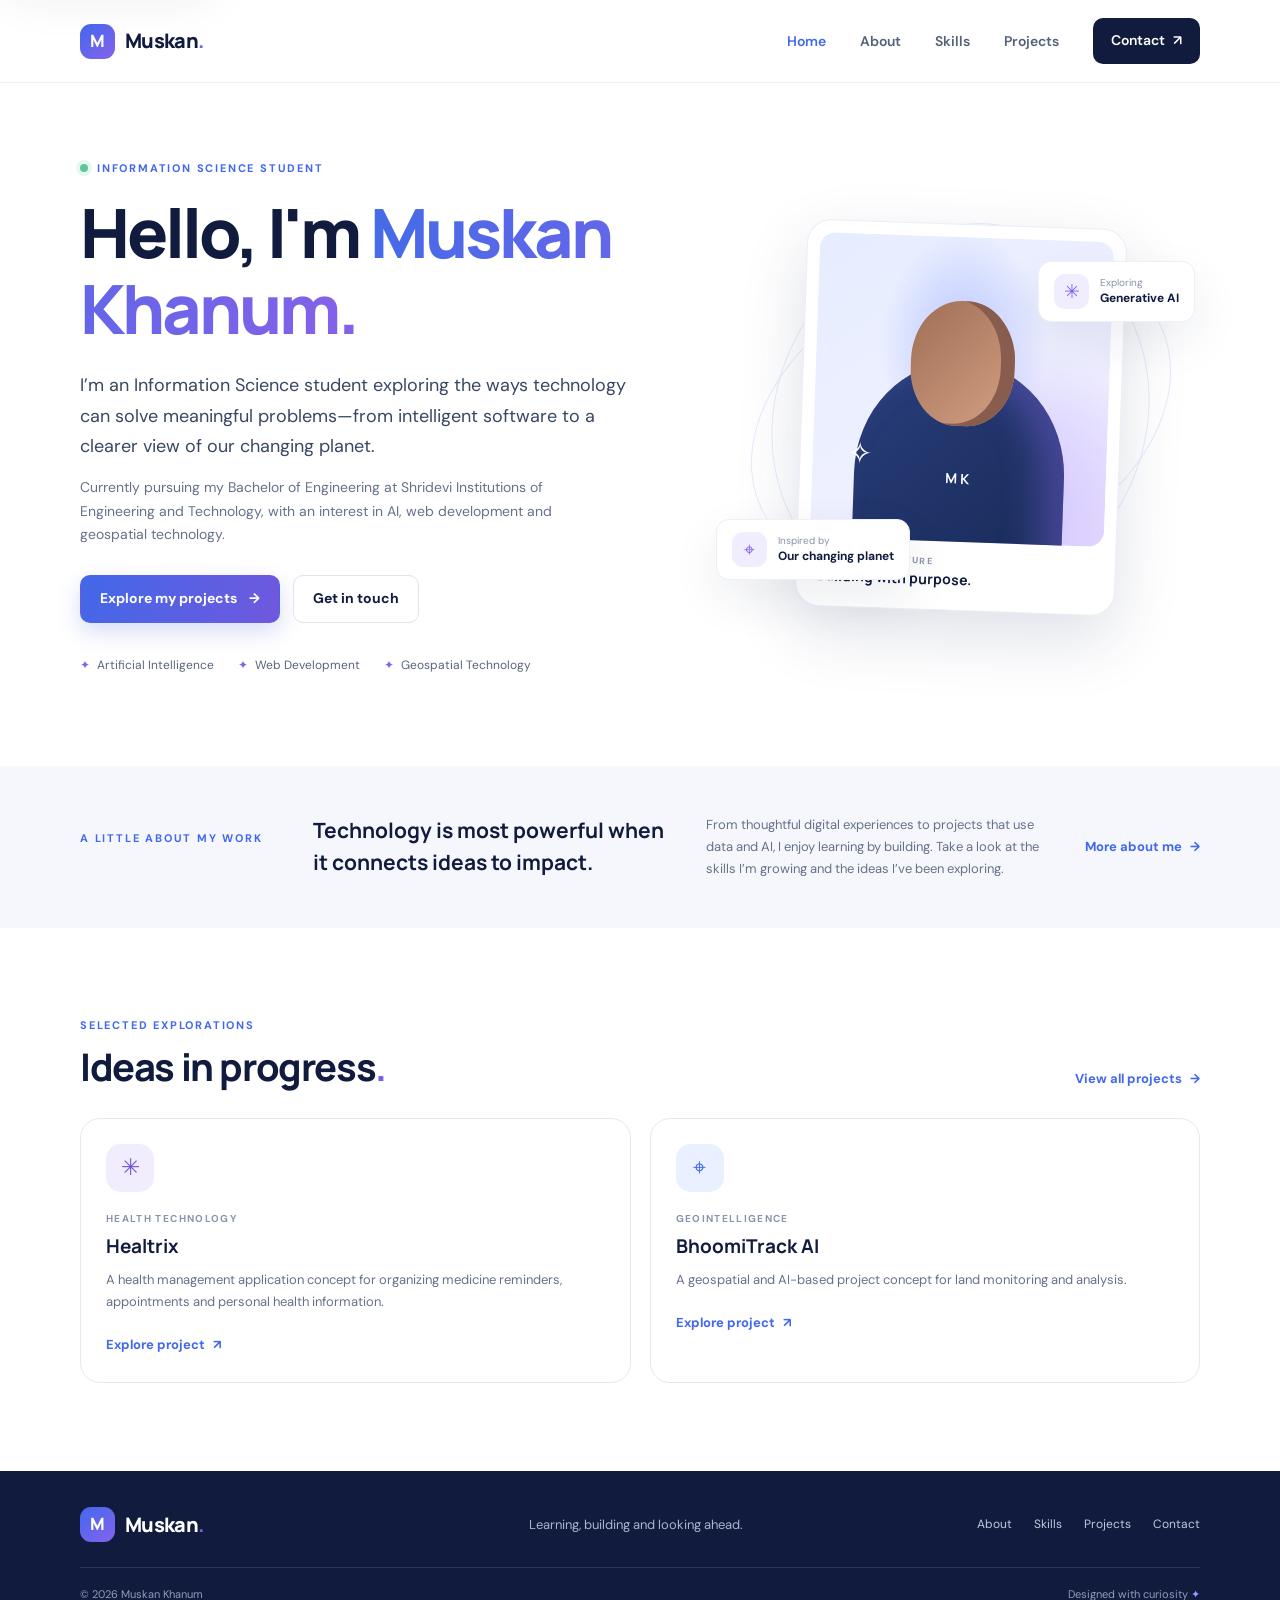
==== index.html @ 057a3828 "Publish Thiranex portfolio website" ====
<!doctype html>
<html lang="en">
<head>
  <meta charset="utf-8">
  <meta name="viewport" content="width=device-width, initial-scale=1">
  <meta name="description" content="The portfolio of Muskan Khanum, an Information Science student interested in AI, web development and geospatial technology.">
  <meta name="theme-color" content="#101b3e">
  <title>Muskan Khanum | Information Science Student</title>
  <link rel="stylesheet" href="css/style.css">
  <script src="js/script.js" defer></script>
</head>
<body>
  <a class="skip-link" href="#main">Skip to main content</a>
  <header class="site-header">
    <nav class="nav container" aria-label="Main navigation">
      <a class="brand" href="index.html" aria-label="Muskan Khanum, home"><span class="brand-mark" aria-hidden="true">M</span><span>Muskan<span class="brand-accent">.</span></span></a>
      <button class="menu-toggle" type="button" aria-expanded="false" aria-controls="primary-menu"><span class="menu-icon" aria-hidden="true">☰</span><span class="sr-only">Toggle navigation</span></button>
      <ul class="nav-list" id="primary-menu">
        <li><a href="index.html" aria-current="page">Home</a></li><li><a href="about.html">About</a></li><li><a href="skills.html">Skills</a></li><li><a href="projects.html">Projects</a></li><li><a class="nav-contact" href="contact.html">Contact <span aria-hidden="true">↗</span></a></li>
      </ul>
    </nav>
  </header>
  <main id="main">
    <section class="hero container" aria-labelledby="hero-title">
      <article class="hero-copy"><p class="eyebrow"><span class="status-dot" aria-hidden="true"></span> Information Science Student</p><h1 id="hero-title">Hello, I'm <span class="gradient-text">Muskan Khanum.</span></h1><p class="hero-lede">I’m an Information Science student exploring the ways technology can solve meaningful problems—from intelligent software to a clearer view of our changing planet.</p><p class="hero-sub">Currently pursuing my Bachelor of Engineering at Shridevi Institutions of Engineering and Technology, with an interest in AI, web development and geospatial technology.</p><div class="button-row"><a class="button button-primary" href="projects.html">Explore my projects <span aria-hidden="true">→</span></a><a class="button button-outline" href="contact.html">Get in touch</a></div><ul class="hero-highlights" aria-label="Areas of interest"><li>Artificial Intelligence</li><li>Web Development</li><li>Geospatial Technology</li></ul></article>
      <aside class="hero-visual" aria-label="Profile introduction"><div class="orbit orbit-one" aria-hidden="true"></div><div class="orbit orbit-two" aria-hidden="true"></div><figure class="profile-card"><div class="profile-art" role="img" aria-label="Decorative abstract portrait placeholder for Muskan Khanum"><span class="profile-initials" aria-hidden="true">MK</span><span class="profile-spark spark-one" aria-hidden="true">✦</span><span class="profile-spark spark-two" aria-hidden="true">✧</span></div><figcaption><span class="caption-label">CURIOUS BY NATURE</span><strong>Building with purpose.</strong></figcaption></figure><div class="floating-note note-ai"><span class="note-icon" aria-hidden="true">✳</span><span><small>Exploring</small><strong>Generative AI</strong></span></div><div class="floating-note note-earth"><span class="note-icon" aria-hidden="true">⌖</span><span><small>Inspired by</small><strong>Our changing planet</strong></span></div></aside>
    </section>
    <section class="intro-band"><div class="container intro-grid"><p class="eyebrow">A little about my work</p><h2>Technology is most powerful when it connects ideas to impact.</h2><p>From thoughtful digital experiences to projects that use data and AI, I enjoy learning by building. Take a look at the skills I’m growing and the ideas I’ve been exploring.</p><a class="text-link" href="about.html">More about me <span aria-hidden="true">→</span></a></div></section>
    <section class="section container" aria-labelledby="featured-title"><div class="section-heading"><div><p class="eyebrow">Selected explorations</p><h2 id="featured-title">Ideas in progress<span class="gradient-text">.</span></h2></div><a class="text-link" href="projects.html">View all projects <span aria-hidden="true">→</span></a></div><div class="project-grid project-grid-home"><article class="project-card"><div class="project-icon icon-purple" aria-hidden="true">✳</div><p class="project-type">HEALTH TECHNOLOGY</p><h3>Healtrix</h3><p>A health management application concept for organizing medicine reminders, appointments and personal health information.</p><a class="card-link" href="projects.html#healtrix">Explore project <span aria-hidden="true">↗</span></a></article><article class="project-card"><div class="project-icon icon-blue" aria-hidden="true">⌖</div><p class="project-type">GEOINTELLIGENCE</p><h3>BhoomiTrack AI</h3><p>A geospatial and AI-based project concept for land monitoring and analysis.</p><a class="card-link" href="projects.html#bhoomitrack">Explore project <span aria-hidden="true">↗</span></a></article></div></section>
  </main>
  <footer class="site-footer"><div class="container footer-main"><a class="brand footer-brand" href="index.html"><span class="brand-mark" aria-hidden="true">M</span><span>Muskan<span class="brand-accent">.</span></span></a><p>Learning, building and looking ahead.</p><nav aria-label="Footer navigation"><a href="about.html">About</a><a href="skills.html">Skills</a><a href="projects.html">Projects</a><a href="contact.html">Contact</a></nav></div><div class="container footer-bottom"><span>© <span data-year>2026</span> Muskan Khanum</span><span>Designed with curiosity <span class="footer-star" aria-hidden="true">✦</span></span></div></footer>
</body>
</html>
---- css/style.css ----
@import url('https://fonts.googleapis.com/css2?family=DM+Sans:wght@400;500;600;700&family=Manrope:wght@400;500;600;700;800&display=swap');
:root{--navy:#101b3e;--navy-2:#172956;--blue:#4268ed;--purple:#8562ed;--cyan:#53bdd2;--ink:#202a42;--muted:#66718a;--surface:#f6f7fc;--line:#e5e8f0;--white:#fff;--radius:20px;--shadow:0 18px 48px rgba(24,39,82,.08);font-family:'DM Sans',Arial,sans-serif;color:var(--ink);background:white;font-synthesis:none;text-rendering:optimizeLegibility}*{box-sizing:border-box}html{scroll-behavior:smooth}body{margin:0;min-width:320px;font-size:16px;line-height:1.7}a{color:inherit}button,input,textarea{font:inherit}.container{width:min(1120px,calc(100% - 48px));margin-inline:auto}.sr-only{position:absolute;width:1px;height:1px;padding:0;margin:-1px;overflow:hidden;clip:rect(0,0,0,0);white-space:nowrap;border:0}.skip-link{position:fixed;top:10px;left:10px;z-index:99;transform:translateY(-160%);padding:12px 18px;background:white;color:var(--navy);border-radius:9px;box-shadow:var(--shadow);font-weight:700}.skip-link:focus{transform:none}:focus-visible{outline:3px solid #a58aff;outline-offset:4px}.site-header{position:relative;z-index:5;background:rgba(255,255,255,.95);border-bottom:1px solid #eff0f5}.nav{height:82px;display:flex;align-items:center;justify-content:space-between}.brand{display:inline-flex;align-items:center;gap:10px;color:var(--navy);font-family:Manrope,sans-serif;font-size:20px;font-weight:800;text-decoration:none;letter-spacing:-.7px}.brand-mark{display:grid;place-items:center;width:35px;height:35px;border-radius:11px;color:#fff;background:linear-gradient(140deg,var(--blue),var(--purple));font-size:17px}.brand-accent,.gradient-text{background:linear-gradient(100deg,#446be8,#8761e9);-webkit-background-clip:text;background-clip:text;color:transparent}.nav-list{display:flex;align-items:center;gap:34px;list-style:none;margin:0;padding:0}.nav-list a{text-decoration:none;color:#536078;font-size:14px;font-weight:600;transition:color .2s}.nav-list a:hover,.nav-list a[aria-current=page]{color:var(--blue)}.nav-list .nav-contact{display:inline-flex;align-items:center;gap:8px;background:var(--navy);color:white;padding:11px 18px;border-radius:10px}.nav-list .nav-contact:hover{background:var(--blue);color:#fff}.menu-toggle{display:none;border:1px solid var(--line);background:white;color:var(--navy);width:44px;height:42px;border-radius:10px;font-size:22px;cursor:pointer}.hero{display:grid;grid-template-columns:1.1fr .9fr;gap:56px;align-items:center;min-height:635px;padding-block:76px 90px}.eyebrow{margin:0 0 16px;color:var(--blue);font-size:11px;font-weight:700;letter-spacing:1.8px;text-transform:uppercase}.hero-copy .eyebrow{display:flex;align-items:center;gap:9px}.status-dot{width:8px;height:8px;background:#5cc99a;border-radius:50%;box-shadow:0 0 0 4px #e8f8f0}.hero h1,.page-hero h1{max-width:680px;margin:0;color:var(--navy);font:800 clamp(42px,6vw,68px)/1.12 Manrope,sans-serif;letter-spacing:-3px}.hero-lede{max-width:560px;margin:24px 0 14px;color:#394762;font-size:18px;line-height:1.7}.hero-sub{max-width:530px;color:var(--muted);font-size:14px}.button-row{display:flex;flex-wrap:wrap;gap:13px;margin-top:28px}.button{display:inline-flex;min-height:48px;align-items:center;justify-content:center;gap:12px;padding:11px 19px;border:1px solid transparent;border-radius:10px;text-decoration:none;font-size:14px;font-weight:700;transition:transform .2s,background .2s,box-shadow .2s;cursor:pointer}.button:hover{transform:translateY(-2px)}.button-primary{background:linear-gradient(110deg,#4268e8,#7058de);color:white;box-shadow:0 9px 22px rgba(75,98,220,.22)}.button-primary:hover{box-shadow:0 13px 26px rgba(75,98,220,.3)}.button-outline{color:var(--navy);border-color:#dfe3ed;background:white}.button-outline:hover{border-color:#a9b5d5}.hero-highlights{display:flex;flex-wrap:wrap;gap:10px 24px;margin:32px 0 0;padding:0;list-style:none;color:#59647c;font-size:12px}.hero-highlights li:before{content:'✦';margin-right:7px;color:var(--purple)}.hero-visual{position:relative;min-height:440px;display:grid;place-items:center}.profile-card{position:relative;z-index:1;width:min(320px,78%);margin:0;padding:12px;background:#fff;border:1px solid #eceef6;border-radius:24px;box-shadow:0 24px 64px rgba(41,53,101,.15);transform:rotate(2deg)}.profile-art{position:relative;height:305px;display:grid;place-items:center;overflow:hidden;border-radius:16px;background:radial-gradient(ellipse at 50% 35%,#b8c5ff 0,transparent 40%),radial-gradient(ellipse at 70% 90%,#cfc3ff 0,transparent 45%),linear-gradient(145deg,#e6edff,#eef0ff 55%,#e8dcff)}.profile-art:before{content:'';position:absolute;bottom:-56px;width:210px;height:235px;border-radius:48% 48% 0 0;background:linear-gradient(140deg,#293e7b,#172956);box-shadow:inset -25px 0 35px rgba(128,104,226,.4)}.profile-art:after{content:'';position:absolute;top:64px;width:104px;height:125px;border-radius:48% 48% 45% 45%;background:linear-gradient(135deg,#9f6e56,#d4a083);box-shadow:inset -14px -2px 0 #885d4e}.profile-initials{position:absolute;z-index:1;bottom:54px;color:#fff;font:700 14px Manrope,sans-serif;letter-spacing:3px}.profile-spark{position:absolute;z-index:2;color:#fff}.spark-one{top:48px;right:40px;font-size:27px}.spark-two{bottom:60px;left:35px;font-size:30px}.profile-card figcaption{display:flex;flex-direction:column;padding:13px 8px 9px}.caption-label{color:#8a94aa;font-size:9px;font-weight:700;letter-spacing:1.5px}.profile-card figcaption strong{color:var(--navy);font:700 14px Manrope,sans-serif}.orbit{position:absolute;border:1px solid #e8eafb;border-radius:50%;transform:rotate(-24deg)}.orbit-one{width:440px;height:300px}.orbit-two{width:365px;height:400px;transform:rotate(37deg)}.floating-note{position:absolute;z-index:2;display:flex;align-items:center;gap:11px;padding:12px 15px;background:white;border:1px solid #eff0f5;border-radius:13px;box-shadow:var(--shadow)}.note-ai{top:64px;right:1%}.note-earth{bottom:57px;left:-1%}.note-icon{display:grid;place-items:center;width:35px;height:35px;border-radius:11px;background:#f0edff;color:var(--purple);font-size:19px}.floating-note small,.floating-note strong{display:block;line-height:1.4}.floating-note small{color:#8992a7;font-size:10px}.floating-note strong{color:var(--navy);font-size:12px}.intro-band,.interest-band{background:var(--surface)}.intro-grid{display:grid;grid-template-columns:.7fr 1.25fr 1.2fr auto;gap:28px;align-items:center;padding-block:48px}.intro-grid h2,.interest-content h2{margin:0;color:var(--navy);font:700 21px/1.5 Manrope,sans-serif}.intro-grid p:not(.eyebrow){margin:0;color:var(--muted);font-size:13px}.text-link,.card-link{color:var(--blue);font-weight:700;font-size:13px;text-decoration:none;white-space:nowrap}.text-link span,.card-link span{margin-left:5px}.section{padding-block:88px}.section-heading{display:flex;justify-content:space-between;align-items:end;margin-bottom:28px}.section-heading h2,.about-story h2{margin:0;color:var(--navy);font:750 clamp(28px,4vw,38px)/1.25 Manrope,sans-serif;letter-spacing:-1.4px}.section-heading .eyebrow{margin-bottom:8px}.project-grid{display:grid;grid-template-columns:repeat(3,1fr);gap:19px}.project-grid-home{grid-template-columns:repeat(2,1fr)}.project-card,.skill-card,.timeline-card{position:relative;padding:25px;background:white;border:1px solid var(--line);border-radius:var(--radius);transition:transform .22s,box-shadow .22s,border-color .22s}.project-card:hover,.skill-card:hover,.timeline-card:hover{transform:translateY(-4px);border-color:#d3d9f1;box-shadow:var(--shadow)}.project-icon{display:grid;place-items:center;width:48px;height:48px;border-radius:15px;font-size:23px}.icon-purple,.symbol-purple{background:#f1edff;color:#7656d9}.icon-blue,.symbol-blue{background:#eaf0ff;color:#4268ed}.icon-cyan,.symbol-cyan{background:#e7f8fa;color:#2499aa}.icon-green,.symbol-green{background:#e9f7ef;color:#3b9b6b}.icon-orange,.symbol-orange{background:#fff1e6;color:#d77d3c}.symbol-pink{background:#ffedf5;color:#ca5b89}.project-type{margin:18px 0 7px;color:#8a94aa;font-size:10px;font-weight:700;letter-spacing:1.35px}.project-card h2,.project-card h3,.skill-card h2,.timeline-card h3{margin:0 0 9px;color:var(--navy);font:700 19px/1.35 Manrope,sans-serif}.project-card p:not(.project-type){margin:0 0 17px;color:var(--muted);font-size:13px;line-height:1.7}.card-link{display:inline-block;margin-top:3px}.site-footer{background:var(--navy);color:#bec6d9}.footer-main{display:grid;grid-template-columns:1fr 1fr auto;align-items:center;gap:20px;padding-block:36px 25px}.footer-brand{color:#fff}.footer-main>p{margin:0;color:#aab4cd;font-size:13px}.footer-main nav{display:flex;gap:22px}.footer-main nav a{color:#c1c9dc;font-size:12px;text-decoration:none}.footer-main nav a:hover{color:#fff}.footer-bottom{display:flex;justify-content:space-between;padding-block:17px;border-top:1px solid rgba(255,255,255,.12);font-size:11px;color:#929db7}.footer-star{color:#a993ff}.page-hero{padding-block:92px 43px}.page-hero h1{max-width:850px;font-size:clamp(40px,5.5vw,61px)}.page-hero>p:last-child{max-width:650px;margin:19px 0 0;color:var(--muted);font-size:16px}.about-layout{display:grid;grid-template-columns:.85fr 1.15fr;gap:80px;padding-top:55px}.about-story h2{max-width:400px}.about-story>p:not(.eyebrow){color:var(--muted);font-size:14px}.quote-card{position:relative;margin-top:32px;padding:22px 24px 20px 50px;background:#f4f1ff;border:1px solid #e9e2ff;border-radius:16px}.quote-mark{position:absolute;top:12px;left:17px;color:#8a6ae1;font:700 38px Georgia,serif}.quote-card p{margin:0;color:var(--navy);font:700 15px Manrope,sans-serif}.timeline{display:grid;gap:14px}.timeline-card{padding:21px 24px 20px 73px}.timeline-marker{position:absolute;top:23px;left:22px;display:grid;place-items:center;width:34px;height:34px;border-radius:11px;color:var(--blue);background:#edf0ff;font:700 11px Manrope,sans-serif}.timeline-card .project-type{margin:2px 0 7px}.timeline-card h3{margin-bottom:3px}.timeline-card>p:not(.project-type){margin:0;color:#59647c;font-size:13px}.timeline-card .muted{margin-top:3px!important;color:#8992a7!important;font-size:12px!important}.interest-content{padding-block:57px}.interest-content h2{max-width:640px;font-size:25px}.interest-list{display:flex;flex-wrap:wrap;gap:10px;margin:22px 0 0;padding:0;list-style:none}.interest-list li,.tag-list li{padding:7px 12px;border:1px solid #e7eaf2;border-radius:999px;background:#fff;color:#536078;font-size:11px;font-weight:600}.skills-grid{display:grid;grid-template-columns:repeat(2,1fr);gap:17px}.skill-card{padding:23px}.skill-heading{display:flex;align-items:center;gap:14px}.skill-symbol{width:47px;height:47px;display:grid;place-items:center;border-radius:14px;font-size:19px;font-weight:700}.skill-heading .project-type{margin:0 0 3px}.skill-heading h2{margin:0;font-size:17px}.tag-list{display:flex;flex-wrap:wrap;gap:8px;margin:20px 0 0;padding:0;list-style:none}.tag-list li{background:#f8f9fc}.note-box{display:flex;align-items:center;gap:15px;margin-top:24px;padding:17px 20px;background:#f5f3ff;border:1px solid #e9e4fb;border-radius:14px}.note-box .note-icon{flex:none}.note-box p{margin:0;color:#59647c;font-size:13px}.project-grid:not(.project-grid-home){grid-template-columns:repeat(2,1fr)}.project-card-large{min-height:283px;padding:25px 27px}.project-card-top{display:flex;align-items:center;justify-content:space-between}.project-card-top+.project-type{margin-top:19px}.project-index{color:#b6bdcc;font:700 12px Manrope,sans-serif}.project-card-large h2{font-size:22px}.project-card-large .tag-list{margin:16px 0}.project-status{display:inline-flex;padding:5px 9px;border-radius:6px;background:#f5f6fa;color:#7a849a;font-size:10px;font-weight:600}.project-note{margin-top:25px}.contact-layout{display:grid;grid-template-columns:.75fr 1.25fr;gap:62px;align-items:start;padding-top:45px}.contact-aside{padding:23px 4px}.contact-orb{display:grid;place-items:center;width:63px;height:63px;margin-bottom:24px;border-radius:20px;background:linear-gradient(140deg,#edf0ff,#f2ecff);color:#675bd2;font-size:27px}.contact-aside h2{max-width:310px;margin:0;color:var(--navy);font:750 29px/1.28 Manrope,sans-serif;letter-spacing:-1px}.contact-aside>p{color:var(--muted);font-size:14px}.contact-detail{display:flex;gap:12px;margin-top:26px;padding-top:18px;border-top:1px solid var(--line)}.detail-icon{display:grid;place-items:center;width:38px;height:38px;border-radius:12px;background:#edf0ff;color:var(--blue)}.contact-detail strong{color:var(--navy);font-size:12px}.contact-detail p{margin:2px 0;color:var(--muted);font-size:12px}.small-note{font-size:11px!important;color:#8992a7!important}.contact-form{padding:27px;background:#fff;border:1px solid var(--line);border-radius:20px;box-shadow:var(--shadow)}.contact-form fieldset{margin:0;padding:0;border:0}.contact-form legend{color:var(--navy);font:700 21px Manrope,sans-serif}.form-intro{margin:4px 0 20px;color:#778198;font-size:12px}.form-intro span,.form-field label span{color:#7656d9}.form-grid{display:grid;grid-template-columns:1fr 1fr;gap:15px 14px}.form-field{display:flex;flex-direction:column;min-width:0}.form-field-wide{grid-column:1/-1}.form-field label{margin-bottom:6px;color:#34405a;font-size:12px;font-weight:700}.form-field input,.form-field textarea{width:100%;border:1px solid #dfe3ed;border-radius:9px;padding:11px 12px;color:var(--ink);background:#fff;font-size:13px}.form-field textarea{resize:vertical;min-height:120px}.form-field input:focus,.form-field textarea:focus{outline:2px solid #8f81ed;outline-offset:1px;border-color:#8f81ed}.form-field [aria-invalid=true]{border-color:#c74453}.field-error{min-height:0;margin:0;color:#b43443;font-size:11px}.field-error:not(:empty){min-height:18px;margin-top:4px}.submit-button{margin-top:14px}.form-feedback{margin:11px 0 0;color:#26774d;font-size:13px;font-weight:700}.form-feedback:empty{display:none}.form-feedback.error{color:#b43443}.form-disclaimer{margin:17px 0 0;padding-top:14px;border-top:1px solid var(--line);color:#7b859a;font-size:11px;line-height:1.6}
@media(max-width:900px){.hero{gap:25px;min-height:590px}.hero h1{font-size:57px}.hero-visual{min-height:390px}.profile-card{width:280px}.profile-art{height:270px}.orbit-one{width:350px;height:260px}.orbit-two{width:320px;height:350px}.intro-grid{grid-template-columns:1fr 1.5fr;gap:13px 25px}.intro-grid .text-link{grid-column:2}.project-grid{grid-template-columns:repeat(2,1fr)}.about-layout{gap:42px}.contact-layout{gap:32px}.footer-main{grid-template-columns:1fr auto}.footer-main>p{grid-row:2}.footer-main nav{grid-column:2;grid-row:1/3}}
@media(max-width:680px){body{font-size:15px}.container{width:min(100% - 36px,520px)}.nav{height:70px}.menu-toggle{display:block}.nav-list{position:absolute;top:69px;left:0;right:0;display:none;flex-direction:column;align-items:stretch;gap:0;padding:8px 18px 18px;background:#fff;border-bottom:1px solid var(--line);box-shadow:0 18px 25px rgba(24,39,82,.09)}.nav-list.is-open{display:flex}.nav-list li{width:100%}.nav-list a,.nav-list .nav-contact{display:flex;justify-content:space-between;padding:12px 10px}.nav-list .nav-contact{margin-top:5px}.hero{grid-template-columns:1fr;gap:5px;min-height:unset;padding-block:66px 52px}.hero h1{font-size:clamp(42px,12vw,58px);letter-spacing:-2.5px}.hero-lede{font-size:16px}.hero-visual{min-height:370px;margin-top:10px}.profile-card{width:260px}.profile-art{height:250px}.orbit-one{width:325px;height:230px}.orbit-two{width:300px;height:330px}.note-ai{right:0;top:39px}.note-earth{left:0;bottom:42px}.floating-note{padding:9px 11px}.floating-note strong{font-size:10px}.intro-grid{grid-template-columns:1fr;gap:12px;padding-block:36px}.intro-grid .text-link{grid-column:1}.intro-grid h2{font-size:20px}.section{padding-block:62px}.section-heading{align-items:start;gap:12px;flex-direction:column}.section-heading h2{font-size:31px}.project-grid,.project-grid-home,.project-grid:not(.project-grid-home){grid-template-columns:1fr}.project-card{padding:22px}.footer-main{grid-template-columns:1fr;gap:13px;padding-block:29px 22px}.footer-main>p,.footer-main nav{grid-column:1;grid-row:auto}.footer-main nav{flex-wrap:wrap;gap:16px}.footer-bottom{gap:8px;align-items:flex-start;font-size:10px}.page-hero{padding-block:65px 22px}.page-hero h1{font-size:clamp(39px,11vw,54px);letter-spacing:-2px}.page-hero>p:last-child{font-size:14px}.about-layout{grid-template-columns:1fr;gap:35px;padding-top:40px}.about-story h2{font-size:31px}.interest-content{padding-block:40px}.interest-content h2{font-size:22px}.skills-grid{grid-template-columns:1fr}.skill-card{padding:19px}.contact-layout{grid-template-columns:1fr;gap:12px;padding-top:32px}.contact-aside{padding:0 0 10px}.contact-aside h2{font-size:26px}.contact-form{padding:21px 17px}.form-grid{grid-template-columns:1fr;gap:12px}.form-field-wide{grid-column:auto}}
@media(prefers-reduced-motion:reduce){*,*::before,*::after{scroll-behavior:auto!important;animation-duration:.01ms!important;animation-iteration-count:1!important;transition-duration:.01ms!important}}
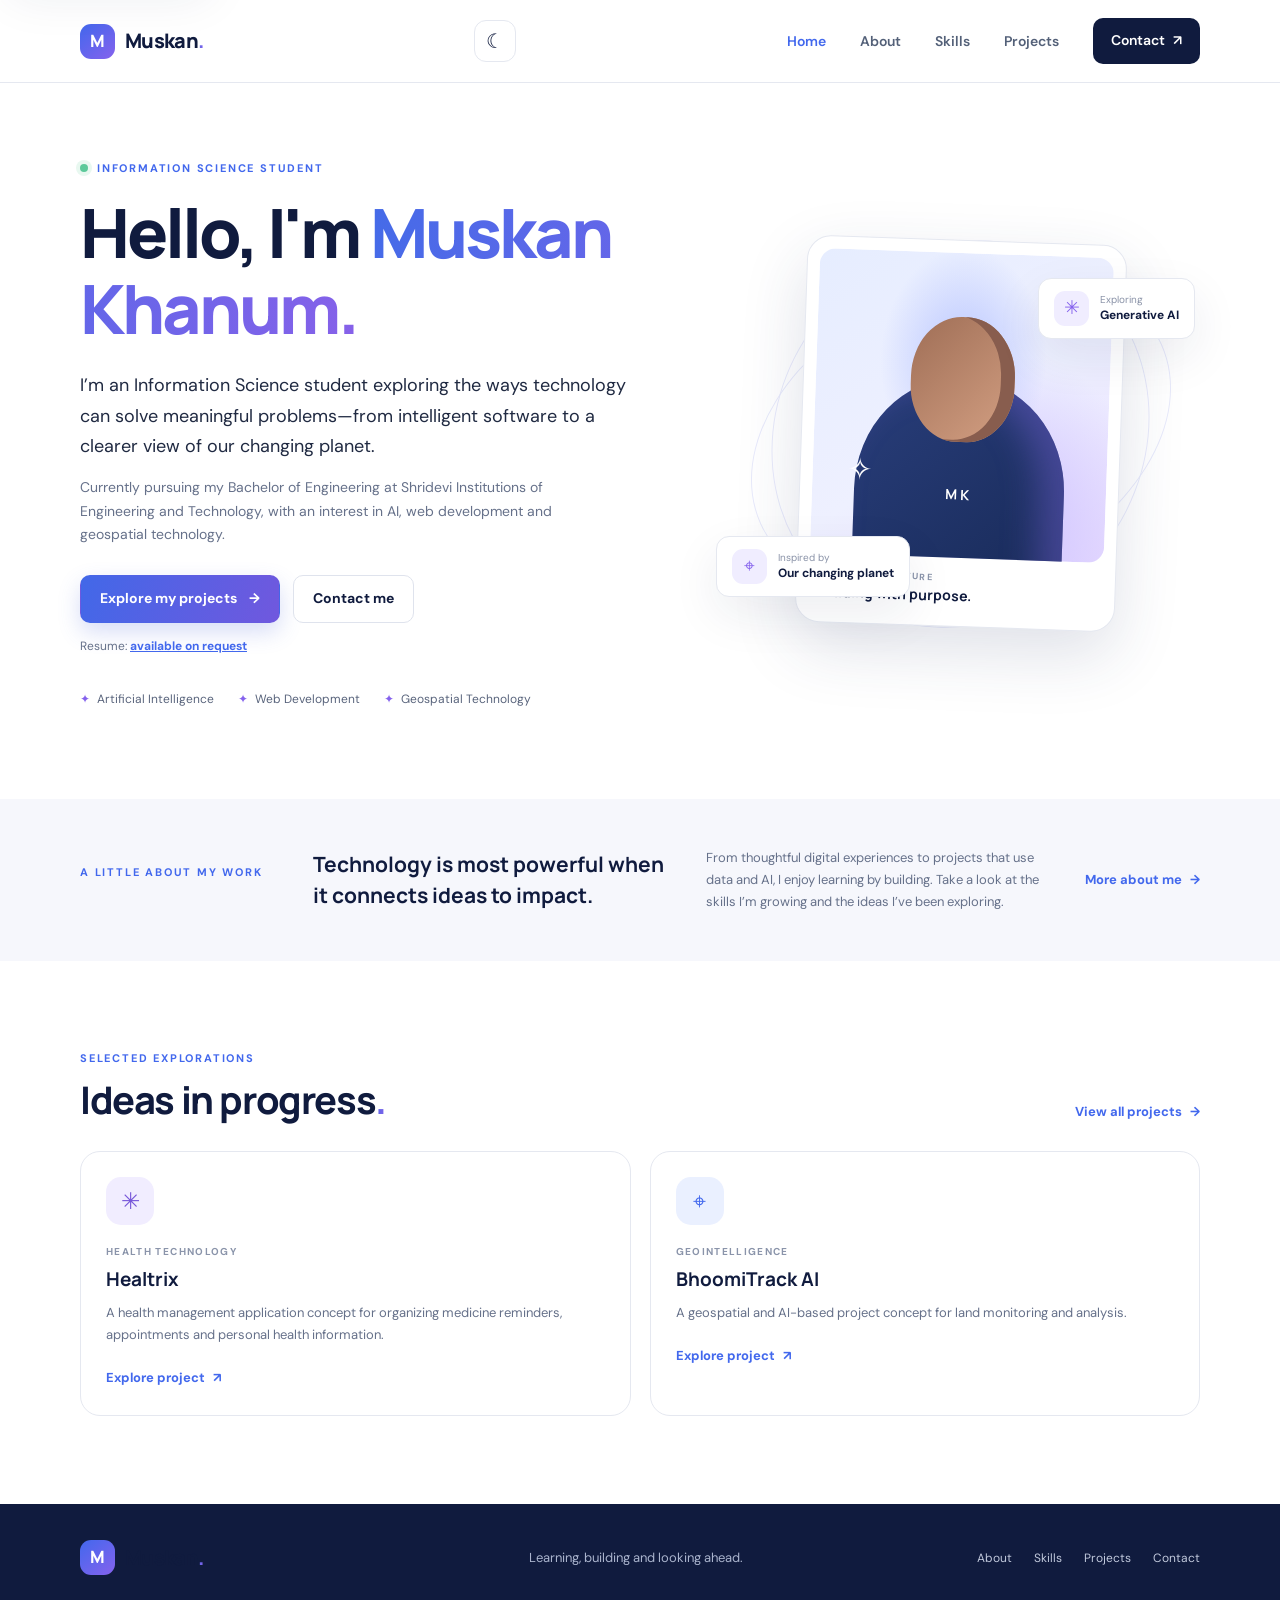
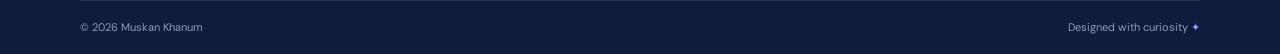
==== commit 4d3cc8ed: "Polish responsive portfolio and add theme toggle" ====
--- a/index.html
+++ b/index.html
@@ -14,7 +14,7 @@
   <header class="site-header">
     <nav class="nav container" aria-label="Main navigation">
       <a class="brand" href="index.html" aria-label="Muskan Khanum, home"><span class="brand-mark" aria-hidden="true">M</span><span>Muskan<span class="brand-accent">.</span></span></a>
-      <button class="menu-toggle" type="button" aria-expanded="false" aria-controls="primary-menu"><span class="menu-icon" aria-hidden="true">☰</span><span class="sr-only">Toggle navigation</span></button>
+      <div class="nav-actions"><button class="theme-toggle" type="button" aria-label="Switch to dark mode" aria-pressed="false"><span aria-hidden="true">☾</span></button><button class="menu-toggle" type="button" aria-expanded="false" aria-controls="primary-menu"><span class="menu-icon" aria-hidden="true">☰</span><span class="sr-only">Toggle navigation</span></button></div>
       <ul class="nav-list" id="primary-menu">
         <li><a href="index.html" aria-current="page">Home</a></li><li><a href="about.html">About</a></li><li><a href="skills.html">Skills</a></li><li><a href="projects.html">Projects</a></li><li><a class="nav-contact" href="contact.html">Contact <span aria-hidden="true">↗</span></a></li>
       </ul>
@@ -22,12 +22,12 @@
   </header>
   <main id="main">
     <section class="hero container" aria-labelledby="hero-title">
-      <article class="hero-copy"><p class="eyebrow"><span class="status-dot" aria-hidden="true"></span> Information Science Student</p><h1 id="hero-title">Hello, I'm <span class="gradient-text">Muskan Khanum.</span></h1><p class="hero-lede">I’m an Information Science student exploring the ways technology can solve meaningful problems—from intelligent software to a clearer view of our changing planet.</p><p class="hero-sub">Currently pursuing my Bachelor of Engineering at Shridevi Institutions of Engineering and Technology, with an interest in AI, web development and geospatial technology.</p><div class="button-row"><a class="button button-primary" href="projects.html">Explore my projects <span aria-hidden="true">→</span></a><a class="button button-outline" href="contact.html">Get in touch</a></div><ul class="hero-highlights" aria-label="Areas of interest"><li>Artificial Intelligence</li><li>Web Development</li><li>Geospatial Technology</li></ul></article>
+      <article class="hero-copy"><p class="eyebrow"><span class="status-dot" aria-hidden="true"></span> Information Science Student</p><h1 id="hero-title">Hello, I'm <span class="gradient-text">Muskan Khanum.</span></h1><p class="hero-lede">I’m an Information Science student exploring the ways technology can solve meaningful problems—from intelligent software to a clearer view of our changing planet.</p><p class="hero-sub">Currently pursuing my Bachelor of Engineering at Shridevi Institutions of Engineering and Technology, with an interest in AI, web development and geospatial technology.</p><div class="button-row"><a class="button button-primary" href="projects.html">Explore my projects <span aria-hidden="true">→</span></a><a class="button button-outline" href="contact.html">Contact me</a></div><p class="resume-note">Resume: <a href="contact.html">available on request</a></p><ul class="hero-highlights" aria-label="Areas of interest"><li>Artificial Intelligence</li><li>Web Development</li><li>Geospatial Technology</li></ul></article>
       <aside class="hero-visual" aria-label="Profile introduction"><div class="orbit orbit-one" aria-hidden="true"></div><div class="orbit orbit-two" aria-hidden="true"></div><figure class="profile-card"><div class="profile-art" role="img" aria-label="Decorative abstract portrait placeholder for Muskan Khanum"><span class="profile-initials" aria-hidden="true">MK</span><span class="profile-spark spark-one" aria-hidden="true">✦</span><span class="profile-spark spark-two" aria-hidden="true">✧</span></div><figcaption><span class="caption-label">CURIOUS BY NATURE</span><strong>Building with purpose.</strong></figcaption></figure><div class="floating-note note-ai"><span class="note-icon" aria-hidden="true">✳</span><span><small>Exploring</small><strong>Generative AI</strong></span></div><div class="floating-note note-earth"><span class="note-icon" aria-hidden="true">⌖</span><span><small>Inspired by</small><strong>Our changing planet</strong></span></div></aside>
     </section>
     <section class="intro-band"><div class="container intro-grid"><p class="eyebrow">A little about my work</p><h2>Technology is most powerful when it connects ideas to impact.</h2><p>From thoughtful digital experiences to projects that use data and AI, I enjoy learning by building. Take a look at the skills I’m growing and the ideas I’ve been exploring.</p><a class="text-link" href="about.html">More about me <span aria-hidden="true">→</span></a></div></section>
     <section class="section container" aria-labelledby="featured-title"><div class="section-heading"><div><p class="eyebrow">Selected explorations</p><h2 id="featured-title">Ideas in progress<span class="gradient-text">.</span></h2></div><a class="text-link" href="projects.html">View all projects <span aria-hidden="true">→</span></a></div><div class="project-grid project-grid-home"><article class="project-card"><div class="project-icon icon-purple" aria-hidden="true">✳</div><p class="project-type">HEALTH TECHNOLOGY</p><h3>Healtrix</h3><p>A health management application concept for organizing medicine reminders, appointments and personal health information.</p><a class="card-link" href="projects.html#healtrix">Explore project <span aria-hidden="true">↗</span></a></article><article class="project-card"><div class="project-icon icon-blue" aria-hidden="true">⌖</div><p class="project-type">GEOINTELLIGENCE</p><h3>BhoomiTrack AI</h3><p>A geospatial and AI-based project concept for land monitoring and analysis.</p><a class="card-link" href="projects.html#bhoomitrack">Explore project <span aria-hidden="true">↗</span></a></article></div></section>
   </main>
-  <footer class="site-footer"><div class="container footer-main"><a class="brand footer-brand" href="index.html"><span class="brand-mark" aria-hidden="true">M</span><span>Muskan<span class="brand-accent">.</span></span></a><p>Learning, building and looking ahead.</p><nav aria-label="Footer navigation"><a href="about.html">About</a><a href="skills.html">Skills</a><a href="projects.html">Projects</a><a href="contact.html">Contact</a></nav></div><div class="container footer-bottom"><span>© <span data-year>2026</span> Muskan Khanum</span><span>Designed with curiosity <span class="footer-star" aria-hidden="true">✦</span></span></div></footer>
+  <footer class="site-footer"><div class="container footer-main"><a class="brand footer-brand" href="index.html"><span class="brand-mark" aria-hidden="true">M</span><span>Muskan<span class="brand-accent">.</span></span></a><p>Learning, building and looking ahead.</p><nav aria-label="Footer navigation"><a href="about.html">About</a><a href="skills.html">Skills</a><a href="projects.html">Projects</a><a href="contact.html">Contact</a></nav></div><div class="container footer-bottom"><span>© <span data-year>2026</span> Muskan Khanum</span><span>Designed with curiosity <span class="footer-star" aria-hidden="true">✦</span></span></div></footer><button class="back-to-top" type="button" aria-label="Back to top">↑</button>
 </body>
 </html>
--- a/css/style.css
+++ b/css/style.css
@@ -3,3 +3,40 @@
 @media(max-width:900px){.hero{gap:25px;min-height:590px}.hero h1{font-size:57px}.hero-visual{min-height:390px}.profile-card{width:280px}.profile-art{height:270px}.orbit-one{width:350px;height:260px}.orbit-two{width:320px;height:350px}.intro-grid{grid-template-columns:1fr 1.5fr;gap:13px 25px}.intro-grid .text-link{grid-column:2}.project-grid{grid-template-columns:repeat(2,1fr)}.about-layout{gap:42px}.contact-layout{gap:32px}.footer-main{grid-template-columns:1fr auto}.footer-main>p{grid-row:2}.footer-main nav{grid-column:2;grid-row:1/3}}
 @media(max-width:680px){body{font-size:15px}.container{width:min(100% - 36px,520px)}.nav{height:70px}.menu-toggle{display:block}.nav-list{position:absolute;top:69px;left:0;right:0;display:none;flex-direction:column;align-items:stretch;gap:0;padding:8px 18px 18px;background:#fff;border-bottom:1px solid var(--line);box-shadow:0 18px 25px rgba(24,39,82,.09)}.nav-list.is-open{display:flex}.nav-list li{width:100%}.nav-list a,.nav-list .nav-contact{display:flex;justify-content:space-between;padding:12px 10px}.nav-list .nav-contact{margin-top:5px}.hero{grid-template-columns:1fr;gap:5px;min-height:unset;padding-block:66px 52px}.hero h1{font-size:clamp(42px,12vw,58px);letter-spacing:-2.5px}.hero-lede{font-size:16px}.hero-visual{min-height:370px;margin-top:10px}.profile-card{width:260px}.profile-art{height:250px}.orbit-one{width:325px;height:230px}.orbit-two{width:300px;height:330px}.note-ai{right:0;top:39px}.note-earth{left:0;bottom:42px}.floating-note{padding:9px 11px}.floating-note strong{font-size:10px}.intro-grid{grid-template-columns:1fr;gap:12px;padding-block:36px}.intro-grid .text-link{grid-column:1}.intro-grid h2{font-size:20px}.section{padding-block:62px}.section-heading{align-items:start;gap:12px;flex-direction:column}.section-heading h2{font-size:31px}.project-grid,.project-grid-home,.project-grid:not(.project-grid-home){grid-template-columns:1fr}.project-card{padding:22px}.footer-main{grid-template-columns:1fr;gap:13px;padding-block:29px 22px}.footer-main>p,.footer-main nav{grid-column:1;grid-row:auto}.footer-main nav{flex-wrap:wrap;gap:16px}.footer-bottom{gap:8px;align-items:flex-start;font-size:10px}.page-hero{padding-block:65px 22px}.page-hero h1{font-size:clamp(39px,11vw,54px);letter-spacing:-2px}.page-hero>p:last-child{font-size:14px}.about-layout{grid-template-columns:1fr;gap:35px;padding-top:40px}.about-story h2{font-size:31px}.interest-content{padding-block:40px}.interest-content h2{font-size:22px}.skills-grid{grid-template-columns:1fr}.skill-card{padding:19px}.contact-layout{grid-template-columns:1fr;gap:12px;padding-top:32px}.contact-aside{padding:0 0 10px}.contact-aside h2{font-size:26px}.contact-form{padding:21px 17px}.form-grid{grid-template-columns:1fr;gap:12px}.form-field-wide{grid-column:auto}}
 @media(prefers-reduced-motion:reduce){*,*::before,*::after{scroll-behavior:auto!important;animation-duration:.01ms!important;animation-iteration-count:1!important;transition-duration:.01ms!important}}
+
+/* Theme tokens inherit through every page; the selected mode is applied by script.js. */
+:root{--page:#fff;--panel:#fff;--soft:#f6f7fc;--copy:#202a42;--secondary:#66718a;--stroke:#e5e8f0;--heading:#101b3e;--container:min(1120px,calc(100% - 48px));--space-section:clamp(58px,8vw,88px)}
+body{color:var(--copy);background:var(--page);overflow-x:hidden;transition:background-color .25s,color .25s}
+.site-header{background:color-mix(in srgb,var(--page) 94%,transparent);border-color:var(--stroke)}
+.container{width:var(--container)}
+.nav-actions{display:flex;align-items:center;gap:9px}
+.theme-toggle{display:grid;place-items:center;width:42px;height:42px;border:1px solid var(--stroke);border-radius:12px;background:var(--panel);color:var(--heading);font-size:20px;cursor:pointer;transition:transform .2s,border-color .2s}
+.theme-toggle:hover{transform:rotate(-8deg);border-color:var(--blue)}
+.hero,.page-hero,.section,.intro-grid,.about-layout,.contact-layout{min-width:0}
+.resume-note{margin:13px 0 0;color:var(--secondary);font-size:12px}.resume-note a{color:var(--blue);font-weight:700}
+.back-to-top{position:fixed;right:clamp(16px,3vw,30px);bottom:22px;z-index:4;display:grid;place-items:center;width:46px;height:46px;border:0;border-radius:15px;background:linear-gradient(140deg,var(--blue),var(--purple));color:#fff;font-size:22px;box-shadow:0 10px 28px rgba(40,48,100,.24);cursor:pointer;opacity:0;visibility:hidden;transform:translateY(10px);transition:opacity .2s,visibility .2s,transform .2s}
+.back-to-top.is-visible{opacity:1;visibility:visible;transform:none}
+.project-card,.skill-card,.timeline-card{background:var(--panel);border-color:var(--stroke)}
+.intro-band,.interest-band{background:var(--soft)}
+.page-hero h1,.hero h1,.section-heading h2,.about-story h2,.intro-grid h2,.interest-content h2,.project-card h2,.project-card h3,.skill-card h2,.timeline-card h3,.contact-aside h2,.contact-form legend,.brand{color:var(--heading)}
+.hero-lede{color:var(--copy)}
+.hero-sub,.page-hero>p:last-child,.intro-grid p:not(.eyebrow),.project-card p:not(.project-type),.about-story>p:not(.eyebrow),.note-box p,.timeline-card>p:not(.project-type),.contact-aside>p{color:var(--secondary)}
+.profile-card,.floating-note{background:var(--panel);border-color:var(--stroke)}
+.interest-list li,.tag-list li{background:var(--panel);border-color:var(--stroke);color:var(--copy)}
+.tag-list li{background:var(--soft)}
+.contact-form{background:var(--panel);border-color:var(--stroke)}
+.form-field input,.form-field textarea{background:var(--page);border-color:var(--stroke);color:var(--copy)}
+.project-status{background:var(--soft)}
+.timeline-card>p:not(.project-type){color:var(--secondary)}
+html[data-theme="dark"]{color-scheme:dark;--page:#0b1020;--panel:#111a30;--soft:#10182c;--copy:#e1e7f4;--secondary:#a4afc7;--stroke:#27334f;--heading:#f3f5ff;--ink:#e1e7f4;--muted:#a4afc7;--line:#27334f;--surface:#10182c;--white:#111a30;--navy:#f3f5ff;--navy-2:#dbe3f5;--shadow:0 18px 48px rgba(0,0,0,.24)}
+html[data-theme="dark"] .site-header{background:rgba(11,16,32,.95)}
+html[data-theme="dark"] .nav-list{background:var(--panel)}
+html[data-theme="dark"] .nav-list a{color:#c0c9dc}
+html[data-theme="dark"] .button-outline,.theme-toggle{background:var(--panel);color:var(--heading);border-color:var(--stroke)}
+html[data-theme="dark"] .profile-card figcaption strong,html[data-theme="dark"] .floating-note strong{color:var(--heading)}
+html[data-theme="dark"] .quote-card,html[data-theme="dark"] .note-box{background:#191b37;border-color:#343257}
+html[data-theme="dark"] .quote-card p{color:var(--heading)}
+html[data-theme="dark"] .site-footer{background:#070b16}
+@media(max-width:900px){:root{--container:min(100% - 40px,760px)}.intro-grid{grid-template-columns:1fr 1.5fr}.hero h1{font-size:clamp(42px,6vw,57px)}.project-grid:not(.project-grid-home){grid-template-columns:repeat(2,minmax(0,1fr))}}
+@media(max-width:680px){:root{--container:min(100% - 36px,520px)}.nav{gap:12px}.nav-actions{margin-left:auto}.nav-list{background:var(--panel)}.intro-grid{grid-template-columns:1fr}.intro-grid .text-link{grid-column:auto}.hero-visual{overflow:visible}.hero h1,.page-hero h1{overflow-wrap:anywhere}.footer-main nav{min-width:0}.project-grid:not(.project-grid-home){grid-template-columns:minmax(0,1fr)}.contact-form{min-width:0}}
+@media(max-width:380px){.container{width:calc(100% - 28px)}.button-row{gap:9px}.button{padding-inline:13px;font-size:12px}.floating-note{gap:7px;padding:8px}.note-earth{left:-4px}.note-ai{right:-4px}}
